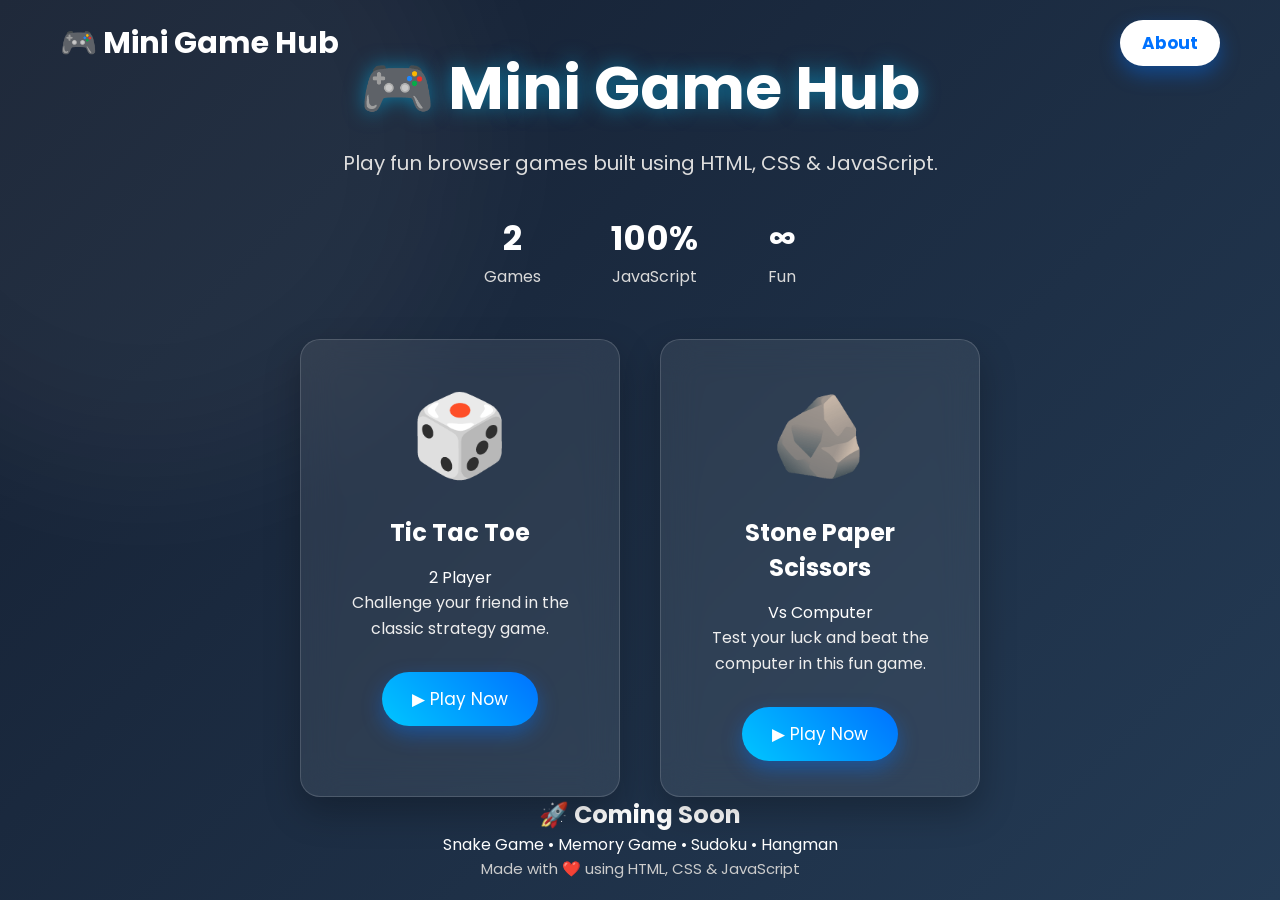
==== index.html @ 63e9cdb9 "Initial commit - Mini Game Hub" ====
<!DOCTYPE html>
<html lang="en">

<head>
    <meta charset="UTF-8">
    <meta name="viewport" content="width=device-width, initial-scale=1.0">
    <title>Mini Game Hub</title>

    <link href="https://fonts.googleapis.com/css2?family=Poppins:wght@300;500;700&display=swap" rel="stylesheet">
    <link rel="stylesheet" href="style.css">
</head>

<body>

    <!-- Navigation -->
    <nav>
        <h2>🎮 Mini Game Hub</h2>

        <button class="aboutBtn" onclick="showAbout()">
            About
        </button>
    </nav>

    <!-- Background Effect -->
    <div class="overlay"></div>

    <!-- Main Content -->
    <div class="container">

        <h1>🎮 Mini Game Hub</h1>

        <p class="subtitle">
            Play fun browser games built using HTML, CSS & JavaScript.
        </p>

        <!-- Stats -->
        <div class="stats">

            <div>
                <h3>2</h3>
                <p>Games</p>
            </div>

            <div>
                <h3>100%</h3>
                <p>JavaScript</p>
            </div>

            <div>
                <h3>∞</h3>
                <p>Fun</p>
            </div>

        </div>

        <!-- Game Cards -->
        <div class="game-container">

            <!-- Tic Tac Toe -->
            <div class="card">

                <div class="icon">🎲</div>

                <h2>Tic Tac Toe</h2>

                <span class="badge">2 Player</span>

                <p>
                    Challenge your friend in the classic strategy game.
                </p>

                <button onclick="openTicTacToe()">
                    ▶ Play Now
                </button>

            </div>

            <!-- Stone Paper Scissors -->
            <div class="card">

                <div class="icon">🪨</div>

                <h2>Stone Paper Scissors</h2>

                <span class="badge">Vs Computer</span>

                <p>
                    Test your luck and beat the computer in this fun game.
                </p>

                <button onclick="openSPS()">
                    ▶ Play Now
                </button>

            </div>

        </div>

        <!-- Coming Soon -->
        <div class="future">

            <h2>🚀 Coming Soon</h2>

            <p>
                Snake Game • Memory Game • Sudoku • Hangman
            </p>

        </div>

    </div>

    <!-- Footer -->
    <footer>
        Made with ❤️ using HTML, CSS & JavaScript
    </footer>

    <!-- About Popup -->
    <div class="popup" id="popup">

        <div class="popup-content">

            <span onclick="closePopup()">✖</span>

            <h2>About Mini Game Hub</h2>

            <p>
                <strong>Mini Game Hub</strong> is a browser-based gaming
                platform developed using HTML, CSS and JavaScript.

                <br><br>

                <strong>Available Games</strong>

                <br><br>

                🎲 Tic Tac Toe

                <br>

                🪨 Stone Paper Scissors

                <br><br>

                More exciting games will be added soon!

            </p>

        </div>

    </div>

    <script src="script.js"></script>

</body>

</html>
---- style.css ----
*{
    margin:0;
    padding:0;
    box-sizing:border-box;
    font-family:'Poppins',sans-serif;
}

body{
    min-height:100vh;
    background:linear-gradient(135deg,#141e30,#243b55);
    display:flex;
    justify-content:center;
    align-items:center;
    overflow-x:hidden;
    color:white;
    transition:.5s;
}

/* Navigation */

nav{
    position:fixed;
    top:0;
    left:0;
    width:100%;
    padding:20px 60px;
    display:flex;
    justify-content:space-between;
    align-items:center;
    z-index:1000;
}

nav h2{
    font-size:30px;
    color:white;
}

.aboutBtn{
    background:white;
    color:#0072ff;
    padding:10px 22px;
    border:none;
    border-radius:30px;
    cursor:pointer;
    font-weight:bold;
    transition:.3s;
}

.aboutBtn:hover{
    background:#0072ff;
    color:white;
    transform:translateY(-2px);
}

/* Background Circle */

.overlay{
    position:absolute;
    width:650px;
    height:650px;
    border-radius:50%;
    background:rgba(255,255,255,.05);
    top:-180px;
    left:-180px;
    filter:blur(70px);
}

/* Main Container */

.container{
    width:90%;
    max-width:1200px;
    text-align:center;
    z-index:10;
    animation:fadeIn 1s ease;
}

/* Heading */

h1{
    font-size:60px;
    margin-bottom:15px;
    text-shadow:0 0 20px rgba(0,198,255,.5);
}

.subtitle{
    font-size:20px;
    color:#dddddd;
    margin-bottom:35px;
}

/* Stats */

.stats{
    display:flex;
    justify-content:center;
    gap:70px;
    margin-bottom:50px;
}

.stats h3{
    font-size:34px;
}

.stats p{
    color:#d9d9d9;
}

/* Cards */

.game-container{
    display:flex;
    justify-content:center;
    gap:40px;
    flex-wrap:wrap;
}

.card{
    width:320px;
    padding:35px;
    border-radius:20px;
    background:rgba(255,255,255,.08);
    backdrop-filter:blur(18px);
    border:1px solid rgba(255,255,255,.15);
    box-shadow:0 15px 35px rgba(0,0,0,.25);
    transition:all .4s ease;
    animation:float 3s ease-in-out infinite;
}

.card:nth-child(2){
    animation-delay:1s;
}

.card:hover{
    animation-play-state:paused;
    transform:translateY(-15px) scale(1.05);
    box-shadow:0 20px 40px rgba(0,0,0,.45);
}

.icon{
    font-size:80px;
    margin-bottom:20px;
}

.card h2{
    margin-bottom:15px;
}

.card p{
    line-height:1.6;
    color:#eeeeee;
    margin-bottom:30px;
}

/* Buttons */

button{
    padding:14px 30px;
    border:none;
    border-radius:40px;
    background:linear-gradient(45deg,#00c6ff,#0072ff);
    color:white;
    font-size:17px;
    cursor:pointer;
    transition:.3s;
    box-shadow:0 8px 20px rgba(0,114,255,.4);
}

button:hover{
    transform:translateY(-3px);
    box-shadow:0 15px 35px rgba(0,114,255,.6);
}

/* Footer */

footer{
    position:fixed;
    bottom:20px;
    width:100%;
    text-align:center;
    color:#cccccc;
    font-size:15px;
}

/* Popup */

.popup{
    position:fixed;
    inset:0;
    display:none;
    justify-content:center;
    align-items:center;
    background:rgba(0,0,0,.75);
    z-index:9999;
}

.popup-content{
    width:420px;
    background:white;
    color:black;
    padding:35px;
    border-radius:20px;
    position:relative;
    animation:popup .3s ease;
}

.popup-content span{
    position:absolute;
    right:18px;
    top:12px;
    font-size:24px;
    cursor:pointer;
    transition:.3s;
}

.popup-content span:hover{
    color:red;
}

.popup-content h2{
    margin-bottom:20px;
}

.popup-content p{
    line-height:1.7;
}

/* Floating Animation */

@keyframes float{

    0%{
        transform:translateY(0);
    }

    50%{
        transform:translateY(-10px);
    }

    100%{
        transform:translateY(0);
    }

}

/* Fade Animation */

@keyframes fadeIn{

    from{
        opacity:0;
        transform:translateY(30px);
    }

    to{
        opacity:1;
        transform:translateY(0);
    }

}

@keyframes popup{

    from{
        opacity:0;
        transform:scale(.8);
    }

    to{
        opacity:1;
        transform:scale(1);
    }

}

/* Responsive */

@media(max-width:900px){

    nav{
        padding:20px;
    }

    nav h2{
        font-size:24px;
    }

    h1{
        font-size:42px;
    }

    .subtitle{
        font-size:17px;
    }

    .stats{
        flex-direction:column;
        gap:20px;
    }

    .game-container{
        flex-direction:column;
        align-items:center;
    }

    .card{
        width:90%;
        max-width:350px;
    }

    footer{
        font-size:13px;
        padding:0 10px;
    }

}
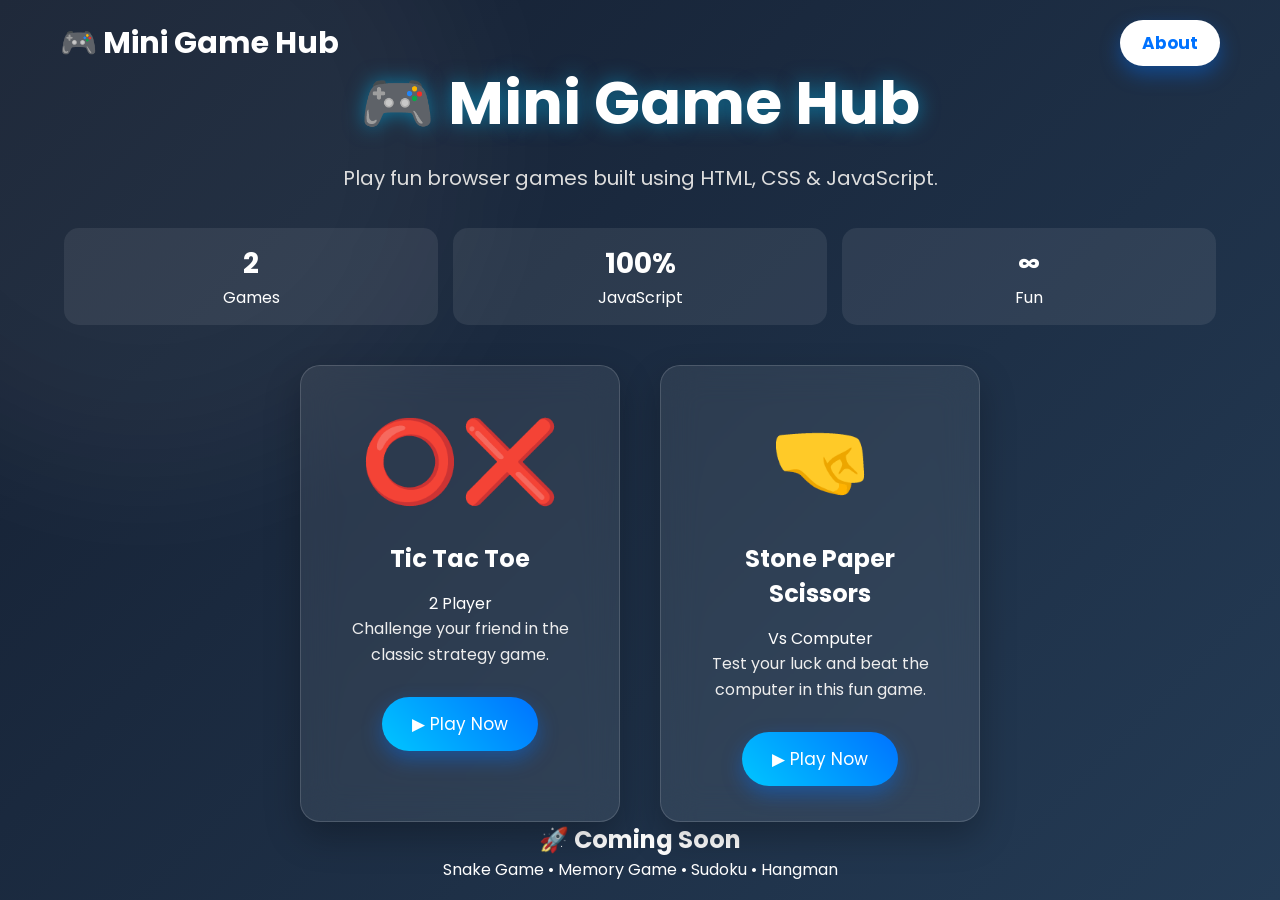
==== commit 2a849489: "Update index.html" ====
--- a/index.html
+++ b/index.html
@@ -59,7 +59,7 @@
             <!-- Tic Tac Toe -->
             <div class="card">
 
-                <div class="icon">🎲</div>
+                <div class="icon">⭕❌</div>
 
                 <h2>Tic Tac Toe</h2>
 
@@ -78,7 +78,7 @@
             <!-- Stone Paper Scissors -->
             <div class="card">
 
-                <div class="icon">🪨</div>
+                <div class="icon">🤜</div>
 
                 <h2>Stone Paper Scissors</h2>
 
@@ -153,4 +153,4 @@
 
 </body>
 
-</html>+</html>
--- a/style.css
+++ b/style.css
@@ -73,6 +73,7 @@
     text-align:center;
     z-index:10;
     animation:fadeIn 1s ease;
+    padding-top:40px;
 }
 
 /* Heading */
@@ -92,20 +93,21 @@
 /* Stats */
 
 .stats{
-    display:flex;
-    justify-content:center;
-    gap:70px;
-    margin-bottom:50px;
+    display:grid;
+    grid-template-columns:repeat(3,1fr);
+    gap:15px;
+    margin:30px 0 40px;
+}
+
+.stats div{
+    background:rgba(255,255,255,.08);
+    padding:15px;
+    border-radius:15px;
 }
 
 .stats h3{
-    font-size:34px;
-}
-
-.stats p{
-    color:#d9d9d9;
-}
-
+    font-size:28px;
+}
 /* Cards */
 
 .game-container{
@@ -174,12 +176,7 @@
 /* Footer */
 
 footer{
-    position:fixed;
-    bottom:20px;
-    width:100%;
-    text-align:center;
-    color:#cccccc;
-    font-size:15px;
+   display: none;
 }
 
 /* Popup */
@@ -278,24 +275,36 @@
 @media(max-width:900px){
 
     nav{
-        padding:20px;
+        padding:15px 20px;
     }
 
     nav h2{
-        font-size:24px;
+        font-size:20px;
+    }
+
+    .aboutBtn{
+        padding:8px 16px;
+        font-size:14px;
+    }
+
+    .container{
+        margin-top:80px;
+        padding-bottom:50px;
     }
 
     h1{
         font-size:42px;
+        line-height:1.2;
     }
 
     .subtitle{
-        font-size:17px;
+        font-size:18px;
+        padding:0 10px;
     }
 
     .stats{
         flex-direction:column;
-        gap:20px;
+        gap:25px;
     }
 
     .game-container{
@@ -304,13 +313,15 @@
     }
 
     .card{
-        width:90%;
-        max-width:350px;
+        width:95%;
+        max-width:340px;
     }
 
     footer{
-        font-size:13px;
-        padding:0 10px;
-    }
-
-}+        position:relative;
+        margin-top:40px;
+        padding:20px;
+        text-align:center;
+    }
+
+}
